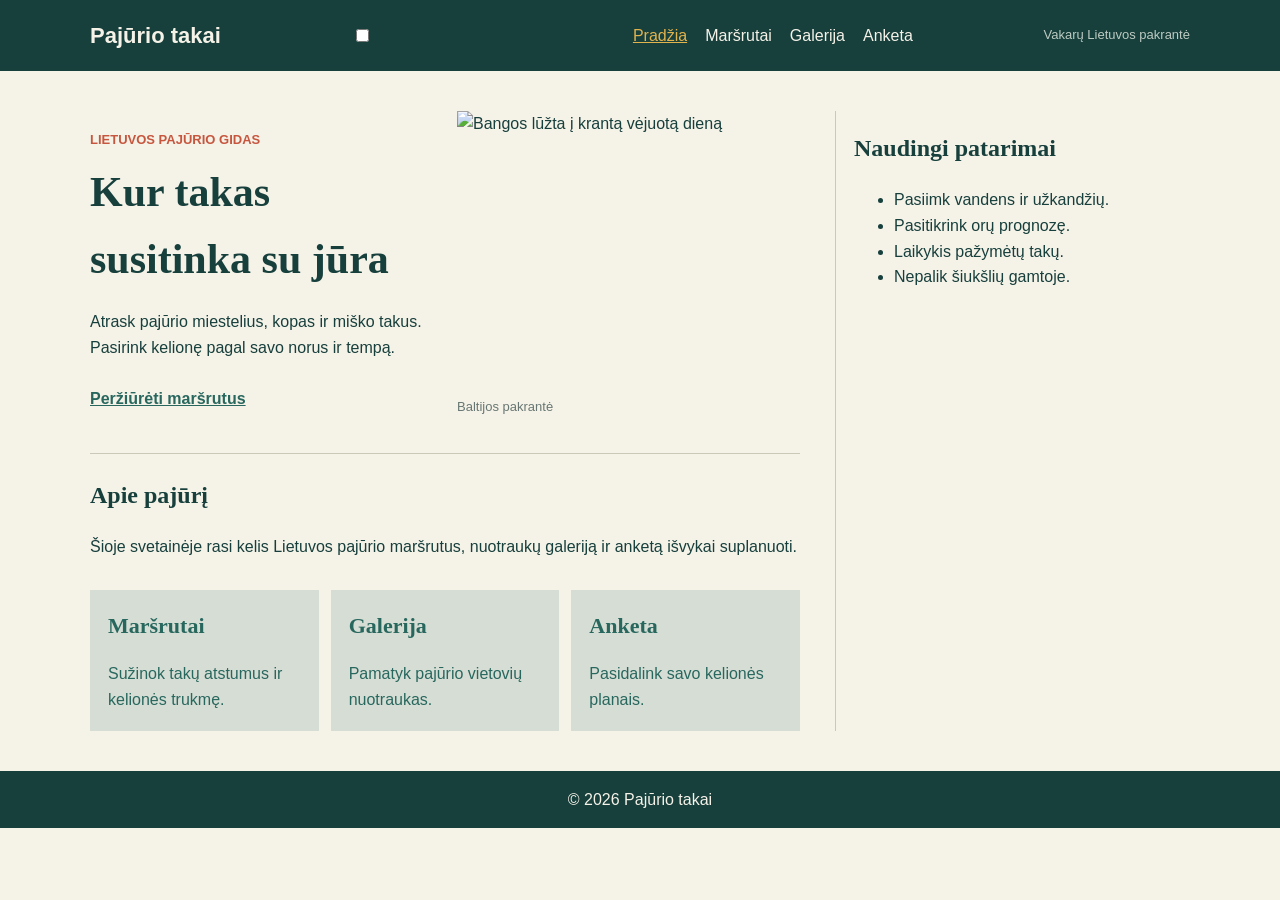
==== index.html @ fc2d0ce2 "Rename pradzia.html to index.html" ====
<!doctype html>
<html lang="lt">
<head>
  <meta charset="utf-8">
  <meta name="viewport" content="width=device-width, initial-scale=1">
  <meta name="description" content="Atrask Lietuvos pajūrio takus, švyturius ir pakrantės miestelius.">
  <title>Pajūrio takai | Pradžia</title>
  <link rel="stylesheet" href="styles.css">
</head>
<body>
  <div id="svetaine">
    <header class="svetaines-antraste">
      <div class="antrastes-turinys">
        <a class="svetaines-pavadinimas" href="pradzia.html">Pajūrio takai</a>

        <input class="meniu-varnele" id="meniu-varnele" type="checkbox" aria-label="Rodyti arba slėpti meniu" aria-controls="pagrindinis-meniu">
        <label class="meniu-mygtukas" for="meniu-varnele" aria-hidden="true">
          <span class="meniu-bruksnelis"></span>
          <span class="meniu-bruksnelis"></span>
          <span class="meniu-bruksnelis"></span>
        </label>
        <nav class="pagrindinis-meniu" id="pagrindinis-meniu" aria-label="Pagrindinis meniu">
          <a href="pradzia.html" aria-current="page">Pradžia</a>
          <a href="marsrutai.html">Maršrutai</a>
          <a href="galerija.html">Galerija</a>
          <a href="anketa.html">Anketa</a>
        </nav>

        <span class="antrastes-uzrasas">Vakarų Lietuvos pakrantė</span>
      </div>
    </header>

    <div class="puslapio-isdestymas">
      <main class="pagrindinis-turinys">
        <section class="pradzios-blokas">
          <div class="pradzios-tekstas">
            <p class="skyriaus-uzrasas">Lietuvos pajūrio gidas</p>
            <h1>Kur takas susitinka su jūra</h1>
            <p class="pradzios-aprasymas">
              Atrask pajūrio miestelius, kopas ir miško takus. Pasirink kelionę
              pagal savo norus ir tempą.
            </p>
            <a class="teksto-nuoroda" href="marsrutai.html">Peržiūrėti maršrutus</a>
          </div>

          <figure class="pagrindine-nuotrauka">
            <img
              src="https://www.tv3.lt/Uploads/UArticles/leadPhotos/78/21/c6/c1/7821c6c19f3593da9d66d4328e963a40.jpg"
              alt="Bangos lūžta į krantą vėjuotą dieną">
            <figcaption>Baltijos pakrantė</figcaption>
          </figure>
        </section>

        <section class="ivadas">
          <h2>Apie pajūrį</h2>
          <p>
            Šioje svetainėje rasi kelis Lietuvos pajūrio maršrutus, nuotraukų
            galeriją ir anketą išvykai suplanuoti.
          </p>
        </section>

        <section class="skiltys-tinklelis" aria-label="Svetainės skiltys">
          <a class="skilties-kortele" href="marsrutai.html">
            <h2>Maršrutai</h2>
            <p>Sužinok takų atstumus ir kelionės trukmę.</p>
          </a>
          <a class="skilties-kortele" href="galerija.html">
            <h2>Galerija</h2>
            <p>Pamatyk pajūrio vietovių nuotraukas.</p>
          </a>
          <a class="skilties-kortele" href="anketa.html">
            <h2>Anketa</h2>
            <p>Pasidalink savo kelionės planais.</p>
          </a>
        </section>
      </main>

      <aside class="soninis-blokas">
        <h2>Naudingi patarimai</h2>
        <ul>
          <li>Pasiimk vandens ir užkandžių.</li>
          <li>Pasitikrink orų prognozę.</li>
          <li>Laikykis pažymėtų takų.</li>
          <li>Nepalik šiukšlių gamtoje.</li>
        </ul>
      </aside>
    </div>

    <footer class="puslapio-apacia">
      <p>© 2026 Pajūrio takai</p>
    </footer>
  </div>
</body>
</html>
---- styles.css ----
/* Visiems elementams leidžia lengviau skaičiuoti plotį ir aukštį kartu su kraštinėmis. */
* {
  box-sizing: border-box;
}

/* Nustato viso puslapio pagrindinį šriftą, teksto spalvą ir foną. */
body {
  margin: 0;
  background-color: #f5f2e8;
  color: #173f3c;
  font-family: Arial, sans-serif;
  line-height: 1.6;
}

/* Visoms nuorodoms nustato numatytą teksto spalvą. */
a {
  color: #28675e;
}

/* Paveikslėliai nerodomi platesni už jiems skirtą vietą ir nepalieka tarpo po savimi. */
img {
  display: block;
  max-width: 100%;
}

/* Viršutinė puslapio juosta: fonas, tekstas ir vidiniai tarpai. */
.svetaines-antraste {
  padding: 18px 0;
  background-color: #173f3c;
  color: #f5f2e8;
}

/* Sulygiuoja svetainės pavadinimą, meniu ir papildomą užrašą vienoje eilutėje. */
.antrastes-turinys {
  width: 90%;
  max-width: 1100px;
  margin: 0 auto;
  display: flex;
  align-items: center;
  justify-content: space-between;
  gap: 20px;
}

/* Svetainės pavadinimo nuorodos išvaizda. */
.svetaines-pavadinimas {
  color: #f5f2e8;
  font-size: 22px;
  font-weight: bold;
  text-decoration: none;
}

/* Meniu nuorodas išdėsto eilute ir palieka tarpus tarp jų. */
.pagrindinis-meniu {
  display: flex;
  flex-wrap: wrap;
  gap: 18px;
}

/* Pagrindinio meniu nuorodų spalva ir pabraukimo išjungimas. */
.pagrindinis-meniu a {
  color: #f5f2e8;
  text-decoration: none;
}

/* Aktyvus meniu puslapis arba nuoroda po pele paryškinama geltona spalva. */
.pagrindinis-meniu a:hover,
.pagrindinis-meniu a[aria-current="page"] {
  color: #e1b34d;
  text-decoration: underline;
}

/* Mažas užrašas antraštėje rodomas prislopinta spalva. */
.antrastes-uzrasas {
  color: #bdcbc2;
  font-size: 13px;
}

/* Pagrindinė turinio sritis: du stulpeliai, pagrindinis platesnis už šoninį. */
.puslapio-isdestymas {
  width: 90%;
  max-width: 1100px;
  margin: 40px auto;
  display: grid;
  grid-template-columns: 2fr 1fr;
  gap: 35px;
}

/* Leidžia pagrindiniam turiniui susiaurėti neišplečiant viso puslapio. */
.pagrindinis-turinys {
  min-width: 0;
}

/* Pagrindinėms antraštėms naudojamas serifinis šriftas. */
h1,
h2 {
  font-family: Georgia, "Times New Roman", serif;
}

/* Puslapio pagrindinės antraštės dydis ir apatinis tarpas. */
h1 {
  margin: 0 0 12px;
  font-size: 42px;
}

/* Antro lygio antraštei panaikinamas viršutinis tarpas. */
h2 {
  margin-top: 0;
}

/* Puslapio pavadinimo sričiai pridedamas apatinis tarpas ir skiriamoji linija. */
.puslapio-antraste {
  margin-bottom: 30px;
  padding-bottom: 20px;
  border-bottom: 1px solid #c9c8b9;
}

/* Mažas skyriaus užrašas paryškinamas, nuspalvinamas raudonai ir rašomas didžiosiomis raidėmis. */
.skyriaus-uzrasas {
  margin-bottom: 8px;
  color: #c7563e;
  font-size: 13px;
  font-weight: bold;
  text-transform: uppercase;
}

/* Pradžios puslapio pagrindinė dalis padalijama į du sulygiuotus stulpelius. */
.pradzios-blokas {
  display: grid;
  grid-template-columns: 1fr 1fr;
  align-items: center;
  gap: 24px;
}

/* Paveikslėlio aprašo blokas nepalieka numatyto išorinio tarpo. */
.pagrindine-nuotrauka {
  margin: 0;
}

/* Pagrindinis paveikslėlis užpildo nustatytą plotą jo neiškraipydamas. */
.pagrindine-nuotrauka img {
  width: 100%;
  height: 280px;
  object-fit: cover;
}

/* Paveikslėlio aprašas rodomas mažesniu, prislopintos spalvos tekstu. */
.pagrindine-nuotrauka figcaption {
  margin-top: 6px;
  color: #687773;
  font-size: 13px;
}

/* Tekstinė nuoroda pateikiama vienoje eilutėje, pastorinta ir su viršutiniu tarpu. */
.teksto-nuoroda {
  display: inline-block;
  margin-top: 10px;
  font-weight: bold;
}

/* Pradžios aprašymas ir maršrutų patarimai atskiriami viršutiniu krašteliu. */
.ivadas,
.marsrutu-patarimai {
  margin-top: 35px;
  padding-top: 22px;
  border-top: 1px solid #c9c8b9;
}

/* Pradžios puslapio kortelės išdėstomos trijuose vienoduose stulpeliuose. */
.skiltys-tinklelis {
  margin-top: 30px;
  display: grid;
  grid-template-columns: repeat(3, 1fr);
  gap: 12px;
}

/* Kortelėms suteikiamas vidinis tarpas, fonas ir paslepiamas nuorodos pabraukimas. */
.skilties-kortele {
  padding: 18px;
  background-color: #d5ddd4;
  text-decoration: none;
}

/* Užvedus pelę ant kortelės, pasikeičia jos fono spalva. */
.skilties-kortele:hover {
  background-color: #e30f0f;
}

/* Kortelės antraštė rodoma mažesniu šriftu. */
.skilties-kortele h2 {
  font-size: 22px;
}

/* Kortelės aprašui panaikinamas apatinis tarpas. */
.skilties-kortele p {
  margin-bottom: 0;
}

/* Šoniniam informacijos blokui suteikiamas vidinis tarpas ir kairysis skirtukas. */
.soninis-blokas {
  padding: 18px;
  border-left: 1px solid #c9c8b9;
}

/* Šoninio bloko nuoroda paveldi aplinkinio teksto spalvą. */
.soninis-blokas a {
  color: inherit;
}

/* Lentelės skyriui pridedamas viršutinis tarpas. */
.lenteles-skyrius {
  margin-top: 30px;
}

/* Jei lentelė per plati, leidžia ją slinkti į šoną. */
.lenteles-slinkimas {
  overflow-x: auto;
}

/* Lentelė užima visą jai skirtą plotį, o gretimų langelių kraštinės sujungiamos. */
table {
  width: 100%;
  border-collapse: collapse;
  text-align: left;
}

/* Lentelės langeliams nustatomi vidiniai tarpai ir apatinė skiriamoji linija. */
th,
td {
  padding: 10px;
  border-bottom: 1px solid #c9c8b9;
}

/* Užvedus pelę ant maršruto eilutės, pasikeičia jos fonas. */
tbody tr:hover {
  background-color: #f15d07;
}

/* Lentelės stulpelių antraštei nustatomas tamsus fonas ir šviesus tekstas. */
thead {
  background-color: #173f3c;
  color: #f5f2e8;
}

/* Galerijos nuotraukos išdėstomos dviem stulpeliais. */
.galerijos-tinklelis {
  display: grid;
  grid-template-columns: repeat(2, 1fr);
  gap: 18px;
}

/* Galerijos paveikslėlių blokai neturi numatyto išorinio tarpo. */
.galerijos-nuotrauka {
  margin: 0;
}

/* Galerijos nuotraukoms nustatomas vienodas dydis, apkarpymas ir apvalūs kampai. */
.galerijos-nuotrauka img {
  width: 100%;
  height: 200px;
  object-fit: cover;
  border-radius: 50px;
}

/* Aprašui pridedamas tarpas viršuje. */
.galerijos-nuotrauka figcaption {
  padding-top: 6px;
}

/* Anketos laukai išdėstomi vertikaliai su vienodais tarpais. */
.keliones-anketa {
  display: grid;
  gap: 16px;
}

/* Kiekvieno anketos lauko pavadinimas ir įvedimo vieta išdėstomi stulpeliu. */
.anketos-laukelis {
  display: grid;
  gap: 6px;
  font-weight: bold;
}

/*Sumazina vardo laukeli */
.anketos-laukelis.vardas input {
  width: 220px;
  max-width: 100%;
}

/* Anketos įvedimo laukus, pasirinkimų sąrašą ir teksto lauką suvienodina. */
.anketos-laukelis input,
.anketos-laukelis select,
.anketos-laukelis textarea {
  width: 100%;
  padding: 10px;
  border: 1px solid #b9bdb0;
  background-color: #fbfaf5;
  color: #173f3c;
  font: inherit;
}

/* Pasirinkimų grupei pridedamas rėmelis, tarpai ir stulpelinis išdėstymas. */
.pasirinkimu-grupe {
  margin: 0;
  padding: 12px;
  border: 1px solid #c9c8b9;
  display: grid;
  gap: 8px;
}

/* Pasirinkimų grupės pavadinimas pastorinamas. */
.pasirinkimu-grupe legend {
  font-weight: bold;
}

/* Sutikimo varnelės tekstas išlygiuojamas šalia varnelės. */
.duomenu-sutikimas {
  display: flex;
  align-items: flex-start;
  gap: 8px;
}

/* Anketos pateikimo mygtuko dydis, spalvos ir pelės žymeklis. */
.anketos-mygtukas {
  width: fit-content;
  padding: 12px 18px;
  border: 0;
  background-color: #c7563e;
  color: white;
  font: inherit;
  cursor: pointer;
}

/* Visiems mygtukams nustatomas tamsus fonas; !important leidžia šiai spalvai laimėti prieš įprastą CSS taisyklę. */
button {
  background-color: #173f3c !important;
}

/* Puslapio apačia: tamsus fonas, šviesus tekstas ir centravimas. */
.puslapio-apacia {
  padding: 16px;
  background-color: #173f3c;
  color: #f5f2e8;
  text-align: center;
}

/* Puslapio apačios pastraipa neturi numatyto išorinio tarpo. */
.puslapio-apacia p {
  margin: 0;
}

/* Ekranuose iki 850 pikselių pritaikomas siauresnis puslapio išdėstymas. */
@media (max-width: 850px) {
  /* Antraštės turinys gali persikelti į kitą eilutę; meniu langelis remiasi į ją. */
  .antrastes-turinys {
    flex-wrap: wrap;
    position: relative;
  }

  /* Burgerio mygtuko dydis, žalia kraštinė ir brūkšnelių sulygiavimas. */
  .meniu-mygtukas {
    width: 40px;
    height: 40px;
    border: 5px solid #1ad35a;
    border-radius: 25px;
    /* Mygtuko vidų išdėsto centruota gardelė. */
    display: grid;
    place-items: center;
    cursor: pointer;
    /* Nustato tarpus tarp brūkšnelių ir pastumia mygtuką į dešinę. */
    gap: 4px;
    align-content: center;
    margin-left: auto;
  }

  /* Vienas burgerio brūkšnelis: plotis, storis ir spalva. */
  .meniu-bruksnelis {
    display: block;
    width: 20px;
    height: 2px;
    background-color: #1ad35a;
  }

  /* Išskleidžiamas meniu padedamas žemiau mygtuko, o nuorodos sudedamos stulpeliu. */
  .pagrindinis-meniu {
    position: absolute;
    top: 55px;
    right: 0;
    z-index: 2;
    width: 220px;
    padding: 8px;
    border-radius: 12px;
    background-color: #173f3c;
    flex-direction: column;
    gap: 4px;
  }

  /* Jei varnelė nepažymėta, meniu paslepiamas. */
  .meniu-varnele:not(:checked)~.pagrindinis-meniu {
    display: none;
  }

  /* Atidarius meniu pasikeičia burgerio mygtuko fonas ir kraštinė. */
  .meniu-varnele:checked+.meniu-mygtukas {
    background-color: #cb1a20;
    border-color: #cb1a20;
  }

  /* Atidarius meniu pasikeičia jo burgerio brūkšnelių spalva. */
  .meniu-varnele:checked+.meniu-mygtukas .meniu-bruksnelis {
    background-color: #e28409;
  }

  /* Paslepia patį varnelės langelį, bet palieka jį veikti paspaudus etiketę. */
  .meniu-varnele {
    position: absolute;
    width: 1px;
    height: 1px;
    opacity: 0;
  }


  /* Meniu nuorodoms mažuose ekranuose pridedami didesni paspaudimo plotai. */
  .pagrindinis-meniu a {
    padding: 10px 12px;
    border-radius: 7px;
    font-size: 16px;
  }

  /* Aktyvi arba pele pažymėta meniu nuoroda gauna šviesesnį foną. */
  .pagrindinis-meniu a:hover,
  .pagrindinis-meniu a[aria-current="page"] {
    background-color: #24534d;
    text-decoration: none;
  }

  /* Papildomas užrašas antraštėje persikelia į atskirą eilutę. */
  .antrastes-uzrasas {
    flex: 1 0 100%;
  }

  /* Šoninė informacija perkeliama po pagrindiniu turiniu. */
  .puslapio-isdestymas {
    grid-template-columns: 1fr;
  }

  /* Pradžios puslapio dalys, kortelės ir galerija mažuose ekranuose rodomos vienu stulpeliu. */
  .pradzios-blokas,
  .skiltys-tinklelis,
  .galerijos-tinklelis {
    grid-template-columns: 1fr;
  }

  /* Šoninis blokas atskiriamas viršutine linija, o kairioji linija panaikinama. */
  .soninis-blokas {
    border-top: 1px solid #c9c8b9;
    border-left: 0;
  }
}
/* Marsrutu rusiavimo filtro stilius*/
.lenteles-skyrius:has(input[value="lengvi"]:checked) tbody tr:not(.lengvas) {
  display: none;
}
.lenteles-skyrius:has(input[value="vidutiniai"]:checked) tbody tr:not(.vidutinis) {
  display: none;
}
.lenteles-skyrius:has(input[value="sunkus"]:checked) tbody tr:not(.sunkus) {
  display: none;
}
/* cia galerijos filtras */
.galerijos-tinklelis:has(input[value="lengvi"]:checked) figure:not(.lengvas) {
  display: none;
}
.galerijos-tinklelis:has(input[value="vidutiniai"]:checked) figure:not(.vidutinis) {
  display: none;
}
.galerijos-tinklelis:has(input[value="sunkus"]:checked) figure:not(.sunkus) {
  display: none;
}
/* Cia marsrutu filtras */
.rekomendacija {
  display: none;
}

.soninis-blokas:has(#laikas option[value="30min"]:checked) .rekomendacija[data-laikas="30min"],
.soninis-blokas:has(#laikas option[value="1h"]:checked) .rekomendacija[data-laikas="1h"],
.soninis-blokas:has(#laikas option[value="2h"]:checked) .rekomendacija[data-laikas="2h"],
.soninis-blokas:has(#laikas option[value="3h"]:checked) .rekomendacija[data-laikas="3h"],
.soninis-blokas:has(#laikas option[value="4h"]:checked) .rekomendacija[data-laikas="4h"] {
  display: block;
}
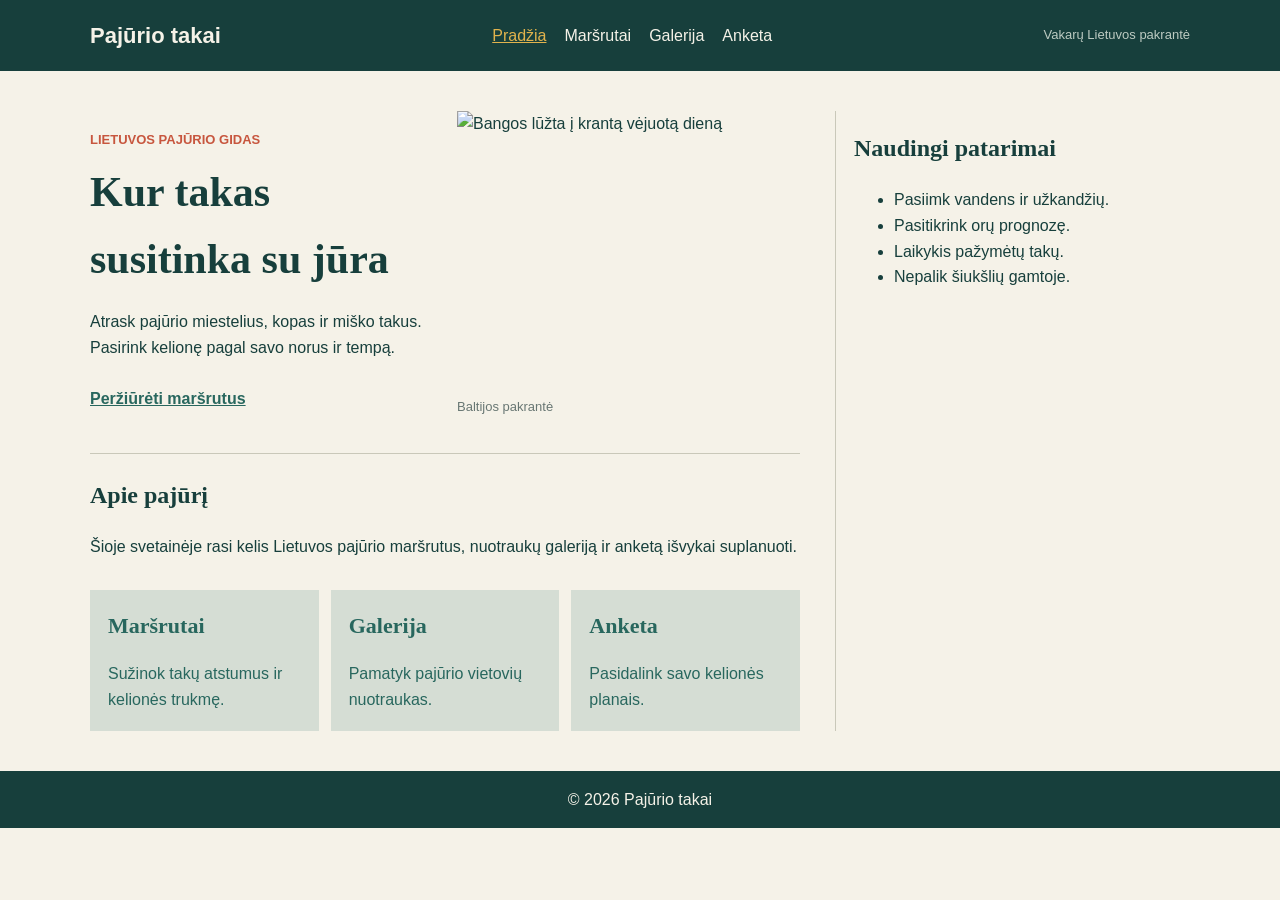
==== commit ae719047: "Sutvarkyta pilnai svetaine" ====
--- a/index.html
+++ b/index.html
@@ -1,94 +1,94 @@
-<!doctype html>
-<html lang="lt">
-<head>
-  <meta charset="utf-8">
-  <meta name="viewport" content="width=device-width, initial-scale=1">
-  <meta name="description" content="Atrask Lietuvos pajūrio takus, švyturius ir pakrantės miestelius.">
-  <title>Pajūrio takai | Pradžia</title>
-  <link rel="stylesheet" href="styles.css">
-</head>
-<body>
-  <div id="svetaine">
-    <header class="svetaines-antraste">
-      <div class="antrastes-turinys">
-        <a class="svetaines-pavadinimas" href="pradzia.html">Pajūrio takai</a>
-
-        <input class="meniu-varnele" id="meniu-varnele" type="checkbox" aria-label="Rodyti arba slėpti meniu" aria-controls="pagrindinis-meniu">
-        <label class="meniu-mygtukas" for="meniu-varnele" aria-hidden="true">
-          <span class="meniu-bruksnelis"></span>
-          <span class="meniu-bruksnelis"></span>
-          <span class="meniu-bruksnelis"></span>
-        </label>
-        <nav class="pagrindinis-meniu" id="pagrindinis-meniu" aria-label="Pagrindinis meniu">
-          <a href="pradzia.html" aria-current="page">Pradžia</a>
-          <a href="marsrutai.html">Maršrutai</a>
-          <a href="galerija.html">Galerija</a>
-          <a href="anketa.html">Anketa</a>
-        </nav>
-
-        <span class="antrastes-uzrasas">Vakarų Lietuvos pakrantė</span>
-      </div>
-    </header>
-
-    <div class="puslapio-isdestymas">
-      <main class="pagrindinis-turinys">
-        <section class="pradzios-blokas">
-          <div class="pradzios-tekstas">
-            <p class="skyriaus-uzrasas">Lietuvos pajūrio gidas</p>
-            <h1>Kur takas susitinka su jūra</h1>
-            <p class="pradzios-aprasymas">
-              Atrask pajūrio miestelius, kopas ir miško takus. Pasirink kelionę
-              pagal savo norus ir tempą.
-            </p>
-            <a class="teksto-nuoroda" href="marsrutai.html">Peržiūrėti maršrutus</a>
-          </div>
-
-          <figure class="pagrindine-nuotrauka">
-            <img
-              src="https://www.tv3.lt/Uploads/UArticles/leadPhotos/78/21/c6/c1/7821c6c19f3593da9d66d4328e963a40.jpg"
-              alt="Bangos lūžta į krantą vėjuotą dieną">
-            <figcaption>Baltijos pakrantė</figcaption>
-          </figure>
-        </section>
-
-        <section class="ivadas">
-          <h2>Apie pajūrį</h2>
-          <p>
-            Šioje svetainėje rasi kelis Lietuvos pajūrio maršrutus, nuotraukų
-            galeriją ir anketą išvykai suplanuoti.
-          </p>
-        </section>
-
-        <section class="skiltys-tinklelis" aria-label="Svetainės skiltys">
-          <a class="skilties-kortele" href="marsrutai.html">
-            <h2>Maršrutai</h2>
-            <p>Sužinok takų atstumus ir kelionės trukmę.</p>
-          </a>
-          <a class="skilties-kortele" href="galerija.html">
-            <h2>Galerija</h2>
-            <p>Pamatyk pajūrio vietovių nuotraukas.</p>
-          </a>
-          <a class="skilties-kortele" href="anketa.html">
-            <h2>Anketa</h2>
-            <p>Pasidalink savo kelionės planais.</p>
-          </a>
-        </section>
-      </main>
-
-      <aside class="soninis-blokas">
-        <h2>Naudingi patarimai</h2>
-        <ul>
-          <li>Pasiimk vandens ir užkandžių.</li>
-          <li>Pasitikrink orų prognozę.</li>
-          <li>Laikykis pažymėtų takų.</li>
-          <li>Nepalik šiukšlių gamtoje.</li>
-        </ul>
-      </aside>
-    </div>
-
-    <footer class="puslapio-apacia">
-      <p>© 2026 Pajūrio takai</p>
-    </footer>
-  </div>
-</body>
-</html>
+<!doctype html>
+<html lang="lt">
+<head>
+  <meta charset="utf-8">
+  <meta name="viewport" content="width=device-width, initial-scale=1">
+  <meta name="description" content="Atrask Lietuvos pajūrio takus, švyturius ir pakrantės miestelius.">
+  <title>Pajūrio takai | Pradžia</title>
+  <link rel="stylesheet" href="styles.css">
+</head>
+<body>
+  <div id="svetaine">
+    <header class="svetaines-antraste">
+      <div class="antrastes-turinys">
+        <a class="svetaines-pavadinimas" href="pradzia.html">Pajūrio takai</a>
+
+        <input class="meniu-varnele" id="meniu-varnele" type="checkbox" aria-label="Rodyti arba slėpti meniu" aria-controls="pagrindinis-meniu">
+        <label class="meniu-mygtukas" for="meniu-varnele" aria-hidden="true">
+          <span class="meniu-bruksnelis"></span>
+          <span class="meniu-bruksnelis"></span>
+          <span class="meniu-bruksnelis"></span>
+        </label>
+        <nav class="pagrindinis-meniu" id="pagrindinis-meniu" aria-label="Pagrindinis meniu">
+          <a href="pradzia.html" aria-current="page">Pradžia</a>
+          <a href="marsrutai.html">Maršrutai</a>
+          <a href="galerija.html">Galerija</a>
+          <a href="anketa.html">Anketa</a>
+        </nav>
+
+        <span class="antrastes-uzrasas">Vakarų Lietuvos pakrantė</span>
+      </div>
+    </header>
+
+    <div class="puslapio-isdestymas">
+      <main class="pagrindinis-turinys">
+        <section class="pradzios-blokas">
+          <div class="pradzios-tekstas">
+            <p class="skyriaus-uzrasas">Lietuvos pajūrio gidas</p>
+            <h1>Kur takas susitinka su jūra</h1>
+            <p class="pradzios-aprasymas">
+              Atrask pajūrio miestelius, kopas ir miško takus. Pasirink kelionę
+              pagal savo norus ir tempą.
+            </p>
+            <a class="teksto-nuoroda" href="marsrutai.html">Peržiūrėti maršrutus</a>
+          </div>
+
+          <figure class="pagrindine-nuotrauka">
+            <img
+              src="https://www.tv3.lt/Uploads/UArticles/leadPhotos/78/21/c6/c1/7821c6c19f3593da9d66d4328e963a40.jpg"
+              alt="Bangos lūžta į krantą vėjuotą dieną">
+            <figcaption>Baltijos pakrantė</figcaption>
+          </figure>
+        </section>
+
+        <section class="ivadas">
+          <h2>Apie pajūrį</h2>
+          <p>
+            Šioje svetainėje rasi kelis Lietuvos pajūrio maršrutus, nuotraukų
+            galeriją ir anketą išvykai suplanuoti.
+          </p>
+        </section>
+
+        <section class="skiltys-tinklelis" aria-label="Svetainės skiltys">
+          <a class="skilties-kortele" href="marsrutai.html">
+            <h2>Maršrutai</h2>
+            <p>Sužinok takų atstumus ir kelionės trukmę.</p>
+          </a>
+          <a class="skilties-kortele" href="galerija.html">
+            <h2>Galerija</h2>
+            <p>Pamatyk pajūrio vietovių nuotraukas.</p>
+          </a>
+          <a class="skilties-kortele" href="anketa.html">
+            <h2>Anketa</h2>
+            <p>Pasidalink savo kelionės planais.</p>
+          </a>
+        </section>
+      </main>
+
+      <aside class="soninis-blokas">
+        <h2>Naudingi patarimai</h2>
+        <ul>
+          <li>Pasiimk vandens ir užkandžių.</li>
+          <li>Pasitikrink orų prognozę.</li>
+          <li>Laikykis pažymėtų takų.</li>
+          <li>Nepalik šiukšlių gamtoje.</li>
+        </ul>
+      </aside>
+    </div>
+
+    <footer class="puslapio-apacia">
+      <p>© 2026 Pajūrio takai</p>
+    </footer>
+  </div>
+</body>
+</html>
--- a/styles.css
+++ b/styles.css
@@ -49,6 +49,12 @@
   text-decoration: none;
 }
 
+/* Meniu valdikliai rodomi tik mažuose ekranuose. */
+.meniu-varnele,
+.meniu-mygtukas {
+  display: none;
+}
+
 /* Meniu nuorodas išdėsto eilute ir palieka tarpus tarp jų. */
 .pagrindinis-meniu {
   display: flex;
@@ -245,25 +251,67 @@
 .galerijos-tinklelis {
   display: grid;
   grid-template-columns: repeat(2, 1fr);
-  gap: 18px;
+  gap: 20px;
+}
+
+/* Filtras užima visą galerijos plotį, o pasirinkimai išdėstomi greta. */
+.galerijos-filtras {
+  grid-column: 1 / -1;
+  margin: 0;
+  padding: 10px 14px 12px;
+  border: 1px solid #c9c8b9;
+  border-radius: 12px;
+  background-color: #fbfaf5;
+  display: flex;
+  flex-wrap: wrap;
+  align-items: center;
+  gap: 8px 16px;
+}
+
+.galerijos-filtras label {
+  white-space: nowrap;
+}
+
+.galerijos-filtras input {
+  accent-color: #c7563e;
 }
 
 /* Galerijos paveikslėlių blokai neturi numatyto išorinio tarpo. */
 .galerijos-nuotrauka {
   margin: 0;
+  overflow: hidden;
+  border: 1px solid #dedbce;
+  border-radius: 14px;
+  background-color: #fbfaf5;
+  transition: box-shadow 180ms ease, transform 180ms ease;
+}
+
+.galerijos-nuotrauka:hover {
+  transform: translateY(-3px);
+  box-shadow: 0 8px 20px rgb(23 63 60 / 12%);
+}
+
+.galerijos-nuotrauka a {
+  display: block;
 }
 
 /* Galerijos nuotraukoms nustatomas vienodas dydis, apkarpymas ir apvalūs kampai. */
 .galerijos-nuotrauka img {
   width: 100%;
-  height: 200px;
+  height: 220px;
   object-fit: cover;
-  border-radius: 50px;
-}
-
-/* Aprašui pridedamas tarpas viršuje. */
+}
+
+/* Nuotraukos pavadinimas ir maršrutas tvarkingai atskiriami nuo vaizdo. */
 .galerijos-nuotrauka figcaption {
-  padding-top: 6px;
+  padding: 12px 16px 0;
+  font-weight: bold;
+}
+
+.galerijos-nuotrauka p {
+  margin: 4px 16px 16px;
+  color: #687773;
+  font-size: 14px;
 }
 
 /* Anketos laukai išdėstomi vertikaliai su vienodais tarpais. */
@@ -415,6 +463,7 @@
     width: 1px;
     height: 1px;
     opacity: 0;
+    display: block;
   }
 
 
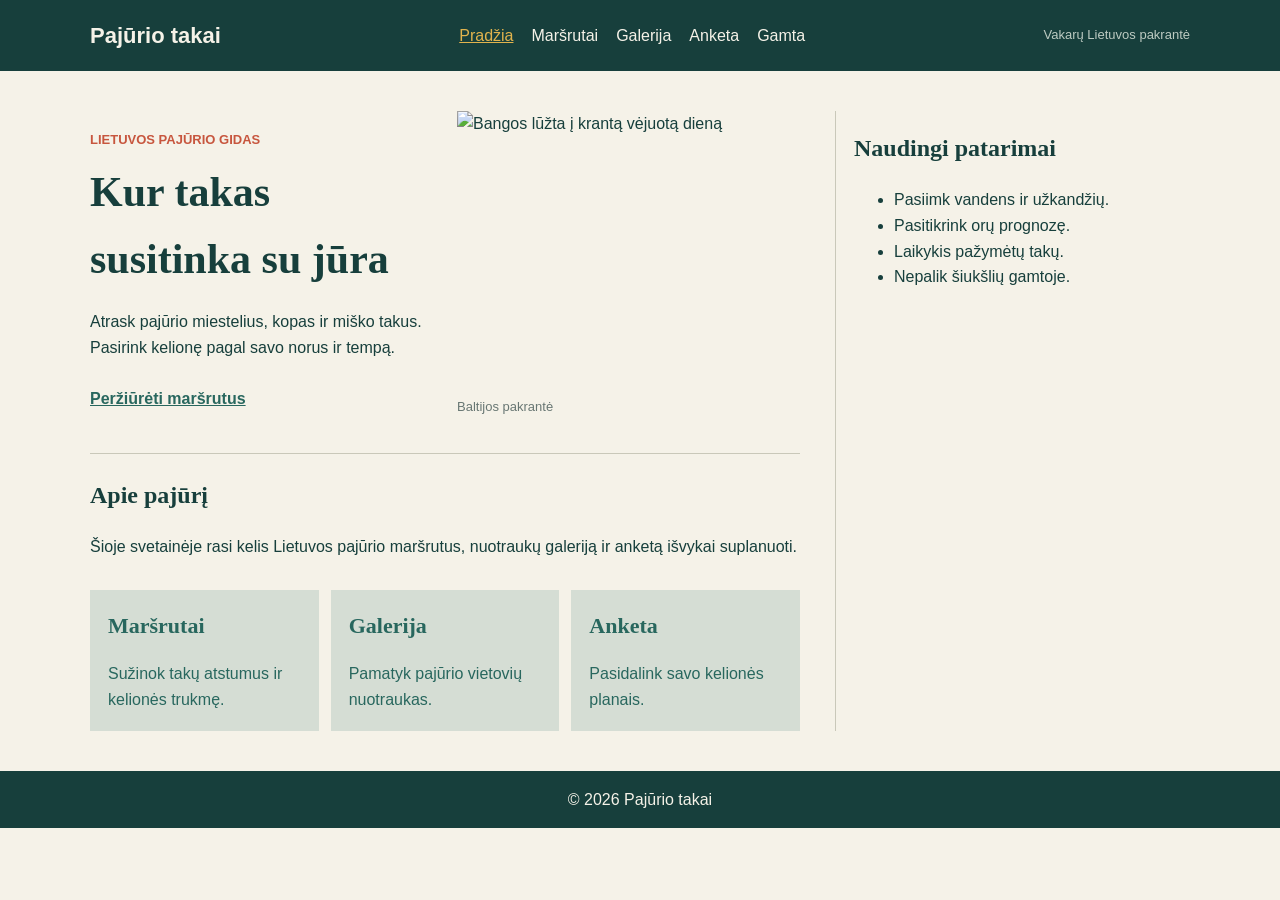
==== commit 5fd76f9b: "pridejau gamta puslapi" ====
--- a/index.html
+++ b/index.html
@@ -11,7 +11,7 @@
   <div id="svetaine">
     <header class="svetaines-antraste">
       <div class="antrastes-turinys">
-        <a class="svetaines-pavadinimas" href="pradzia.html">Pajūrio takai</a>
+        <a class="svetaines-pavadinimas" href="index.html">Pajūrio takai</a>
 
         <input class="meniu-varnele" id="meniu-varnele" type="checkbox" aria-label="Rodyti arba slėpti meniu" aria-controls="pagrindinis-meniu">
         <label class="meniu-mygtukas" for="meniu-varnele" aria-hidden="true">
@@ -20,10 +20,11 @@
           <span class="meniu-bruksnelis"></span>
         </label>
         <nav class="pagrindinis-meniu" id="pagrindinis-meniu" aria-label="Pagrindinis meniu">
-          <a href="pradzia.html" aria-current="page">Pradžia</a>
+          <a href="index.html" aria-current="page">Pradžia</a>
           <a href="marsrutai.html">Maršrutai</a>
           <a href="galerija.html">Galerija</a>
           <a href="anketa.html">Anketa</a>
+          <a href="gamta.html">Gamta</a>
         </nav>
 
         <span class="antrastes-uzrasas">Vakarų Lietuvos pakrantė</span>
--- a/styles.css
+++ b/styles.css
@@ -535,4 +535,216 @@
 .soninis-blokas:has(#laikas option[value="3h"]:checked) .rekomendacija[data-laikas="3h"],
 .soninis-blokas:has(#laikas option[value="4h"]:checked) .rekomendacija[data-laikas="4h"] {
   display: block;
+}
+
+.bangos-animacija {
+  position: relative;
+  height: 160px;
+  margin-top: 24px;
+  overflow: hidden;
+  border-radius: 14px;
+  background:
+    radial-gradient(circle at 82% 24%, #f0ca76 0 17px, transparent 18px),
+    linear-gradient(to bottom, #dcefed 0 38%, #57aeb2 38%, #287f86 100%);
+}
+
+.bangos-animacija::before,
+.bangos-animacija::after {
+  content: "";
+  position: absolute;
+  left: -10%;
+  width: 120%;
+  height: 65%;
+  border-radius: 50% 50% 0 0 / 22% 22% 0 0;
+}
+
+.bangos-animacija::before {
+  top: 43%;
+  background: #6cbfc0;
+  animation: bangos-slenka 8s ease-in-out infinite alternate;
+}
+
+.bangos-animacija::after {
+  top: 53%;
+  background: rgb(220 250 245 / 28%);
+  animation: bangos-slenka 6s ease-in-out infinite alternate-reverse;
+}
+
+@keyframes bangos-slenka {
+  from {
+    transform: translate(-8%, 8px) rotate(-4deg) scaleY(0.8);
+  }
+
+  to {
+    transform: translate(8%, -8px) rotate(4deg) scaleY(1.2);
+  }
+}
+
+@media (prefers-reduced-motion: reduce) {
+  .bangos-animacija::before,
+  .bangos-animacija::after {
+    animation: none;
+  }
+}
+
+/* Gamta puslapio turinio blokas */
+.gamta-turinys { 
+  margin-top: 20px;
+  padding: 20px;
+  border: 1px solid #c9c8b9;
+  border-radius: 14px;
+  background-color: #fbfaf5;
+}
+
+.gamta-turinys h2 {
+  margin-bottom: 8px;
+}
+
+.gamta-turinys ul {
+  padding-left: 0;
+  list-style: none;
+  display: grid;
+  gap: 10px;
+}
+
+.gamta-turinys li {
+  padding: 10px 12px;
+  border-left: 3px solid #0ae9ed;
+  background-color: #f5f2e8;
+}
+
+/* Augalų kortelių tinklelis: trys vienodi stulpeliai su tarpu tarp jų. */
+.augalu-korteles {
+  display: grid;
+  grid-template-columns: repeat(3, minmax(0, 1fr));
+  gap: 16px;
+}
+
+.augalo-kortele {
+  position: relative;
+  min-width: 0;
+  height: 240px;
+  margin: 0;
+  overflow: hidden;
+  border-radius: 12px;
+}
+
+.augalo-kortele img {
+  width: 100%;
+  height: 100%;
+  object-fit: cover;
+}
+
+.augalo-kortele figcaption {
+  position: absolute;
+  inset: auto 0 0;
+  padding: 16px;
+  background: rgb(23 63 60 / 90%);
+  color: #fff;
+  opacity: 0;
+  transform: translateY(12px);
+  transition: opacity 200ms ease, transform 200ms ease;
+}
+
+.augalo-kortele:hover figcaption,
+.augalo-kortele:focus figcaption {
+  opacity: 1;
+  transform: translateY(0);
+}
+
+.augalo-kortele figcaption p {
+  margin: 6px 0 0;
+}
+
+/* Cia telefono ekrane rodomos augalu info iskart. */
+@media (max-width: 600px) {
+  .augalu-korteles {
+    grid-template-columns: 1fr;
+  }
+
+  .augalo-kortele {
+    height: auto;
+  }
+
+  .augalo-kortele img {
+    height: 220px;
+  }
+
+  .augalo-kortele figcaption {
+    position: static;
+    padding: 14px;
+    opacity: 1;
+    transform: none;
+  }
+}
+
+/* Cia gyvunu korteles tinklelis: trys vienodi stulpeliai su tarpu tarp jų. */
+.gyvunu-korteles {
+  display: grid;
+  grid-template-columns: repeat(3, minmax(0, 1fr));
+  gap: 16px;
+}
+
+.gyvuno-kortele {
+  position: relative;
+  min-width: 0;
+  height: 240px;
+  margin: 0;
+  overflow: hidden;
+  border-radius: 12px;
+}
+
+.gyvuno-kortele img {
+  width: 100%;
+  height: 100%;
+  object-fit: cover;
+}
+
+.gyvuno-kortele figcaption {
+  position: absolute;
+  inset: auto 0 0;
+  padding: 16px;
+  background: rgb(23 63 60 / 90%);
+  color: #fff;
+  opacity: 0;
+  transform: translateY(12px);
+  transition: opacity 200ms ease, transform 200ms ease;
+}
+
+.gyvuno-kortele:hover figcaption,
+.gyvuno-kortele:focus figcaption {
+  opacity: 1;
+  transform: translateY(0);
+}
+
+.gyvuno-kortele figcaption p {
+  margin: 6px 0 0;
+}
+
+/* Cia telefono ekrane rodomos gyvunu info iskart. */
+@media (max-width: 600px) {
+  .gyvunu-korteles {
+    grid-template-columns: 1fr;
+  }
+
+  .gyvuno-kortele {
+    height: auto;
+  }
+
+  .gyvuno-kortele img {
+    height: 220px;
+  }
+
+  .gyvuno-kortele figcaption {
+    position: static;
+    padding: 14px;
+    opacity: 1;
+    transform: none;
+  }
+}
+
+.mazas-mygtukas {
+  padding: 8px 12px;
+  font-size: 14px;
+  color: white;
 }
